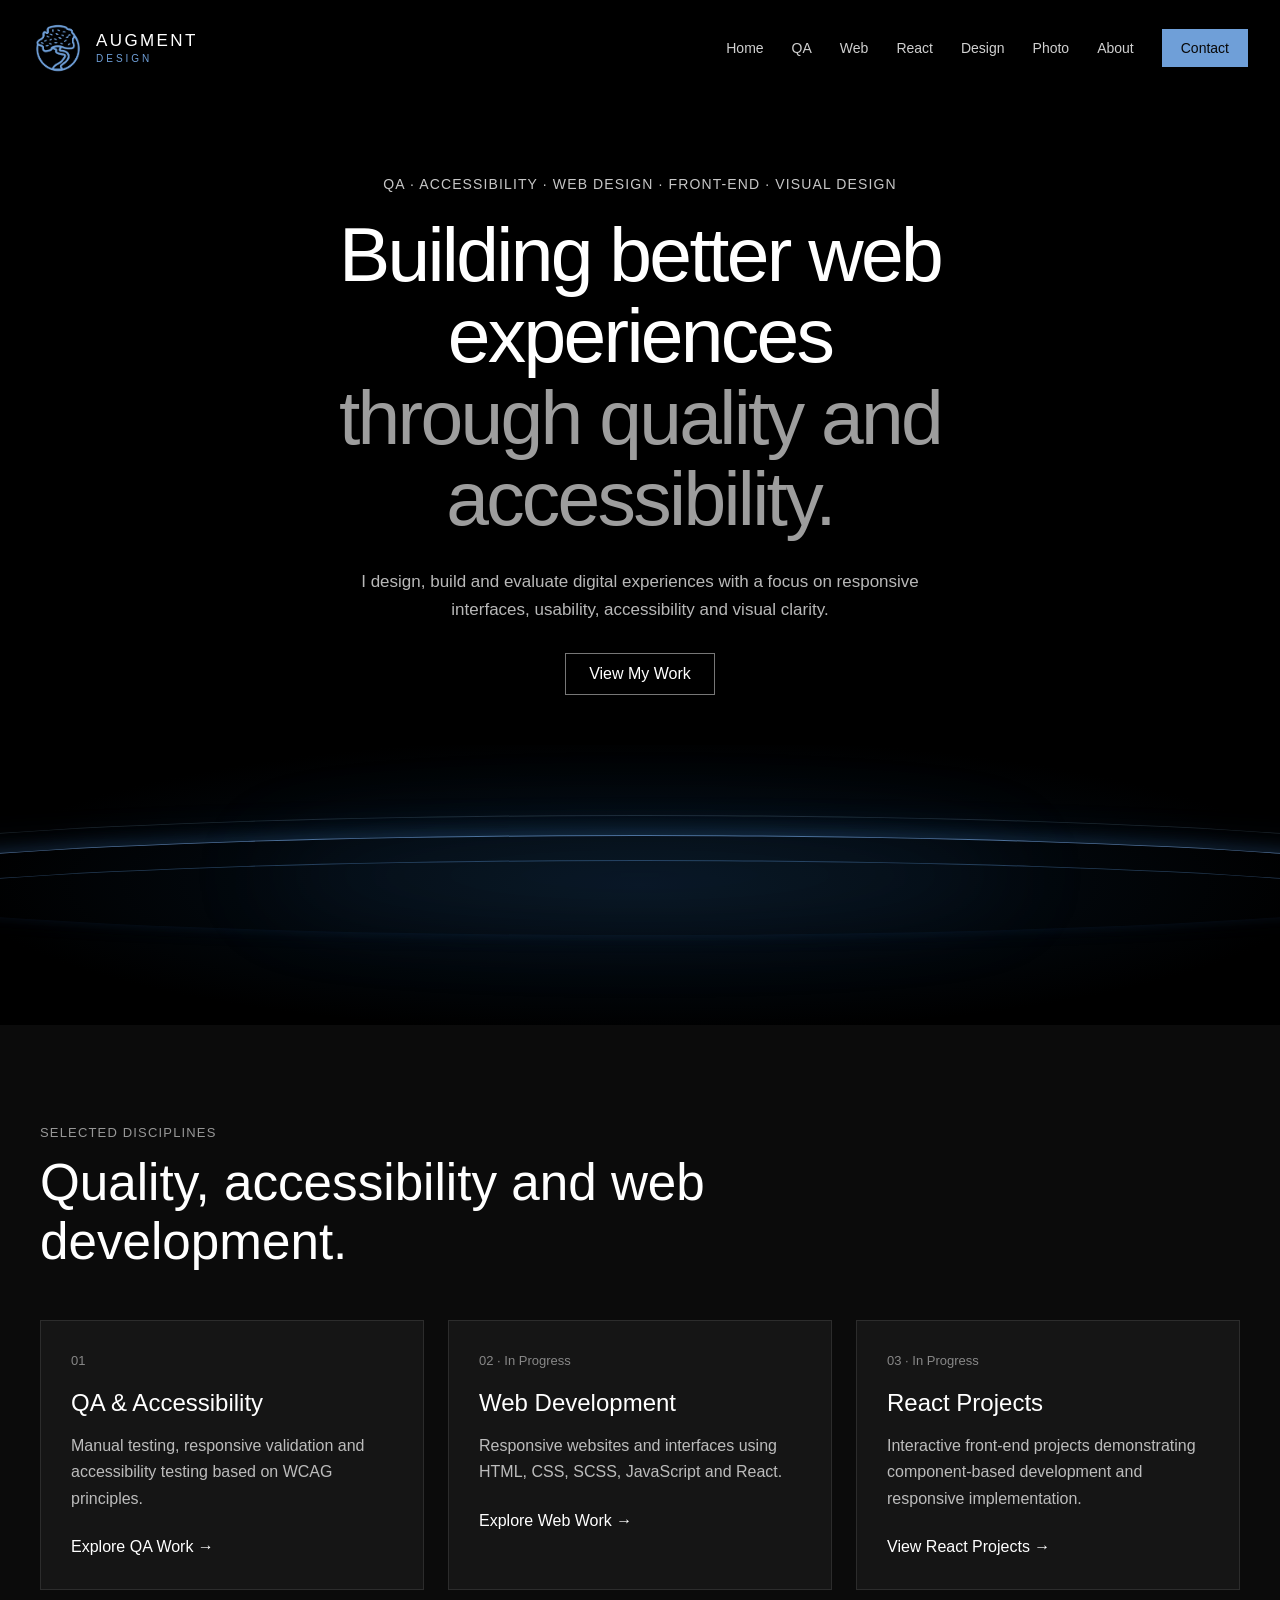
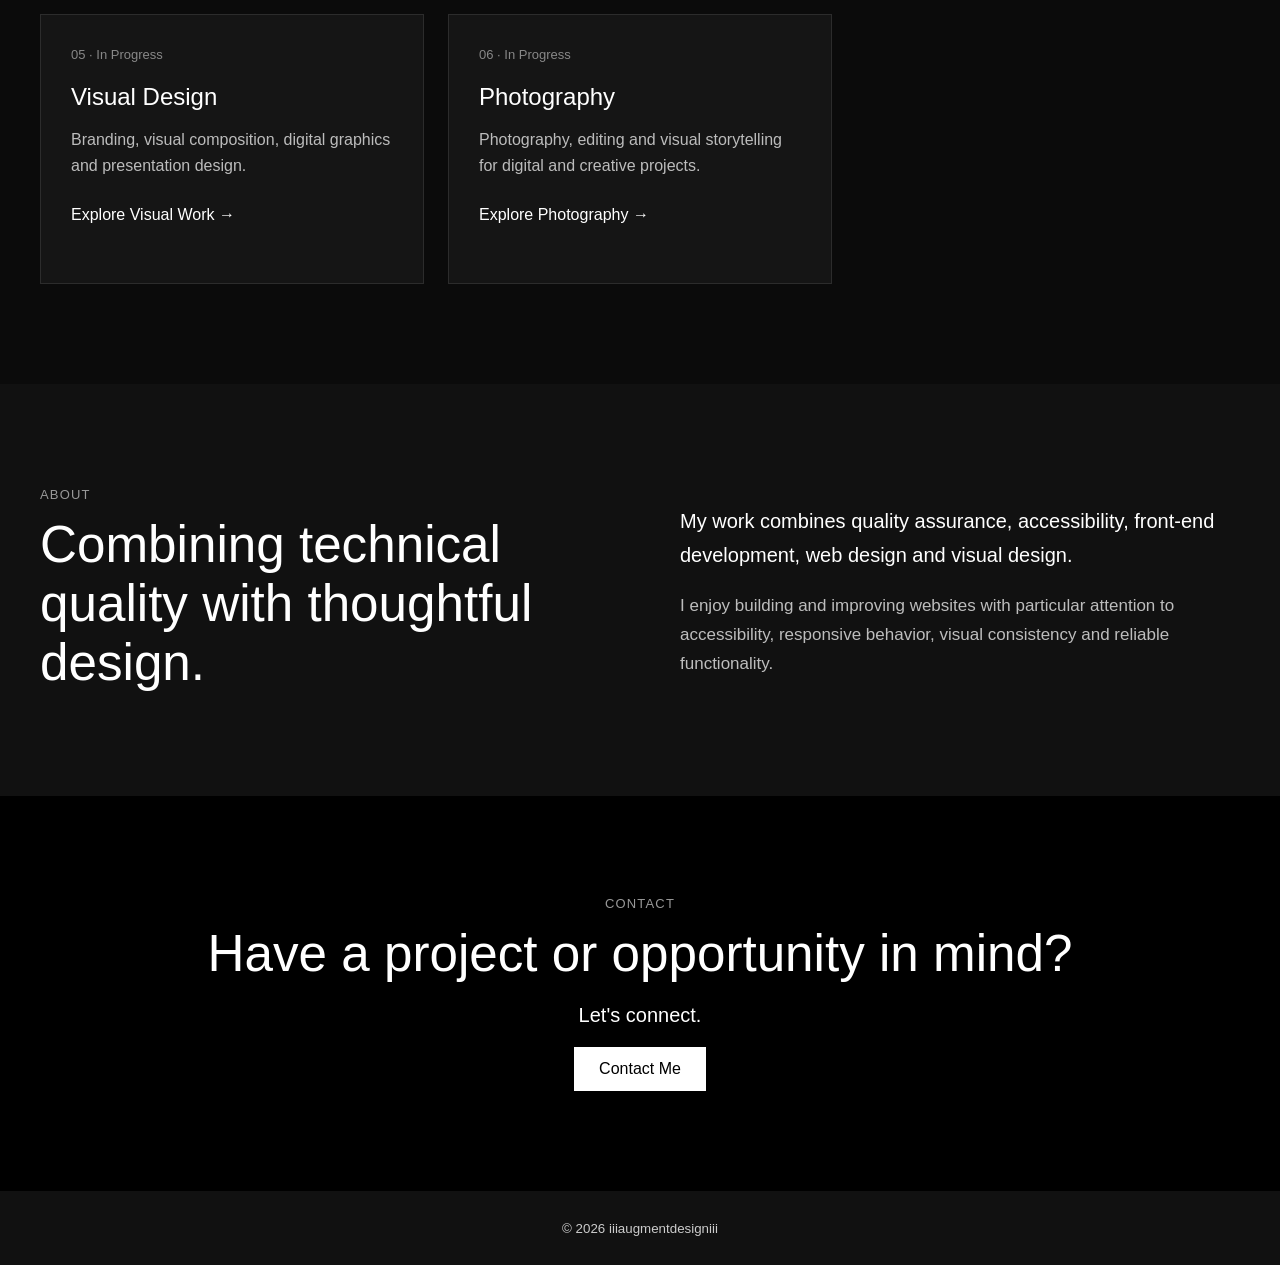
==== index.html @ a6eb0ad5 "add web page" ====
<!doctype html>

<html lang="en">

<head>
  <meta charset="utf-8">

  <meta
    name="viewport"
    content="width=device-width, initial-scale=1"
  >

  <title>
    iiiaugmentdesigniii | Web Design, QA & Digital Design
  </title>

  <meta
    name="description"
    content="Portfolio featuring web design, front-end development, QA, accessibility, UX/UI, photography and visual design."
  >

  <link rel="stylesheet" href="/css/style.css?v=2">
  <link rel="stylesheet" href="/css/home.css?v=2">
</head>

<body class="home-page">
<header class="hero">

  <div id="site-header"></div>

  <div class="hero-inner">
    <p class="hero-intro">
      QA · ACCESSIBILITY · WEB DESIGN · FRONT-END · VISUAL DESIGN
    </p>

    <h1 class="hero-title">
      Building better web experiences
      <span>through quality and accessibility.</span>
    </h1>

    <p class="hero-copy">
      I design, build and evaluate digital experiences with a focus on
      responsive interfaces, usability, accessibility and visual clarity.
    </p>

    <a href="#projects" class="hero-button">
      View My Work
    </a>
  </div>

<div class="hero-visual" aria-hidden="true">
  <div class="wave wave-one"></div>
  <div class="wave wave-two"></div>
  <div class="wave wave-three"></div>
  <div class="wave-glow"></div>
</div>

</header>

  <main>

    <section id="projects" class="work-section">

      <div class="content-container">

        <div class="section-heading">

          <p class="section-label">
            Selected disciplines
          </p>

          <h2>
            Quality, accessibility and web development.
          </h2>

        </div>


        <div class="work-grid">

          <article id="qa" class="work-card">

            <span class="work-number">01</span>

            <h3>QA & Accessibility</h3>

            <p>
              Manual testing, responsive validation and accessibility testing
              based on WCAG principles.
            </p>

            <a href="/qa/">
              Explore QA Work →
            </a>

          </article>


          <article id="web" class="work-card">

            <span class="work-number">
              02 · In Progress
            </span>

            <h3>Web Development</h3>

            <p>
              Responsive websites and interfaces using HTML, CSS, SCSS,
              JavaScript and React.
            </p>

            <a href="/web/">
              Explore Web Work →
            </a>

          </article>


          <article id="react" class="work-card featured-card">

            <span class="work-number">
              03 · In Progress
            </span>

            <h3>React Projects</h3>

            <p>
              Interactive front-end projects demonstrating component-based
              development and responsive implementation.
            </p>

            <a href="/react/">
              View React Projects →
            </a>

          </article>


          <article id="design" class="work-card">

            <span class="work-number">
              05 · In Progress
            </span>

            <h3>Visual Design</h3>

            <p>
              Branding, visual composition, digital graphics and presentation
              design.
            </p>

            <a href="#design">
              Explore Visual Work →
            </a>

          </article>


          <article class="work-card">

            <span class="work-number">
              06 · In Progress
            </span>

            <h3>Photography</h3>

            <p>
              Photography, editing and visual storytelling for digital and
              creative projects.
            </p>

            <a href="/photo/">
              Explore Photography →
            </a>

          </article>

        </div>

      </div>

    </section>


    <section id="about" class="about-section">

      <div class="content-container about-grid">

        <div>

          <p class="section-label">
            About
          </p>

          <h2>
            Combining technical quality with thoughtful design.
          </h2>

        </div>


        <div class="about-copy">

          <p class="lead">
            My work combines quality assurance, accessibility,
            front-end development, web design and visual design.
          </p>

          <p>
            I enjoy building and improving websites with particular
            attention to accessibility, responsive behavior,
            visual consistency and reliable functionality.
          </p>

        </div>

      </div>

    </section>


    <section id="contact" class="contact-section">

      <div class="content-container contact-content">

        <p class="section-label">
          Contact
        </p>

        <h2>
          Have a project or opportunity in mind?
        </h2>

        <p class="lead">
          Let's connect.
        </p>

        <a
          href="mailto:contact@iiiaugmentdesigniii.com"
          class="contact-button"
        >
          Contact Me
        </a>

      </div>

    </section>

  </main>


  <footer class="site-footer">

    <div class="footer-container">

      <small>
        © 2026 iiiaugmentdesigniii
      </small>

    </div>

  </footer>


  <script src="/js/components.js?v=11"></script>

</body>

</html>
---- css/style.css ----
/* =========================
   GLOBAL
   ========================= */

html {
  scroll-behavior: smooth;
}

html,
body {
  margin: 0;
  padding: 0;
  width: 100%;
  min-height: 100%;
}

body {
  min-height: 100vh;
  font-family: Arial, Helvetica, sans-serif;
  background: #000000;
  color: #e6e6e6;
}

*,
*::before,
*::after {
  box-sizing: border-box;
}

img {
  display: block;
  max-width: 100%;
  height: auto;
}

a {
  color: inherit;
}

button,
input {
  font: inherit;
}


/* =========================
   SHARED NAVIGATION
   ========================= */

.site-header {
  width: 100%;
  background: #111111;
}

.site-nav {
  position: relative;
  z-index: 100;
  width: 100%;
  background: #111111;
}

.nav-container {
  width: min(1400px, calc(100% - 64px));
  margin: 0 auto;
  padding: 22px 0;
  display: flex;
  align-items: center;
  justify-content: space-between;
}

.site-brand {
  display: flex;
  align-items: center;
  gap: 12px;
  text-decoration: none;
}

.brand-logo {
  width: 52px;
  height: 52px;
  object-fit: contain;
  display: block;
  flex-shrink: 0;
}

.brand-name {
  display: flex;
  flex-direction: column;
  align-items: flex-start;
  line-height: 1;
}

.brand-main {
  color: #ffffff;
  font-size: 17px;
  font-weight: 400;
  letter-spacing: 0.14em;
}

.brand-sub {
  margin-top: 5px;
  color: #6f9fd8;
  font-size: 10px;
  font-weight: 400;
  letter-spacing: 0.30em;
}

.nav-menu {
  display: flex;
  align-items: center;
  gap: 28px;
}

.nav-link {
  color: #d0d0d0;
  font-size: 14px;
  text-decoration: none;
  transition: color 0.2s ease;
}

.nav-link:hover,
.nav-link:focus {
  color: #ffffff;
}

.nav-contact {
  padding: 10px 18px;
  background: #6f9fd8;
  border: 1px solid #6f9fd8;
  color: #080808;
  font-size: 14px;
  font-weight: 500;
  text-decoration: none;
  text-align: center;
}

.nav-contact:hover,
.nav-contact:focus {
  background: #8ab2e0;
  border-color: #8ab2e0;
  color: #000000;
}


/* =========================
   HAMBURGER
   ========================= */

.nav-toggle {
  display: none;
  width: 44px;
  height: 44px;
  padding: 10px;
  background: transparent;
  border: 1px solid #555555;
  cursor: pointer;
}

.nav-toggle span {
  display: block;
  width: 100%;
  height: 2px;
  margin: 5px 0;
  background: #ffffff;
}


/* =========================
   SHARED FOOTER
   ========================= */

.site-footer {
  width: 100%;
  padding: 28px 20px;
  background: #111111;
  color: #cccccc;
}

.footer-container {
  width: min(1200px, 100%);
  margin: 0 auto;
  text-align: center;
}


/* =========================
   ACCESSIBILITY
   ========================= */

a:focus-visible,
button:focus-visible,
input:focus-visible {
  outline: 3px solid #ffffff;
  outline-offset: 3px;
}


/* =========================
   MOBILE NAVIGATION
   ========================= */

@media (max-width: 760px) {

  .nav-container {
    width: calc(100% - 32px);
    flex-wrap: wrap;
    position: relative;
  }

  .nav-toggle {
    display: block;
  }

  .nav-menu {
    display: none;
    position: absolute;
    top: calc(100% + 10px);
    right: 0;
    width: 190px;
    padding: 12px;
    flex-direction: column;
    align-items: stretch;
    gap: 2px;
    background: #0d0d0d;
    border: 1px solid #292929;
    z-index: 200;
  }

  .nav-menu.is-open {
    display: flex;
  }

  .nav-link {
    position: relative;
    display: block;
    padding: 10px 12px;
    text-align: right;
    font-size: 16px;
  }

  .nav-link:hover,
  .nav-link:focus {
    background: #151515;
  }

  .nav-contact {
    padding: 10px 18px;
    background: #6f9fd8;
    border: 1px solid #6f9fd8;
    color: #080808;
  }

  .nav-link.active {
    color: #ffffff;
  }

  .nav-link.active::after {
    content: "";
    position: absolute;
    right: 12px;
    bottom: 5px;
    width: 28px;
    height: 2px;
    background: #6f9fd8;
  }
}


/* =========================
   WORD GAME
   ========================= */

.word-game-page {
  background: #000000;
  color: #e6e6e6;
}

.word-game-page main {
  width: 100%;
  min-height: calc(100vh - 180px);
  display: flex;
  justify-content: center;
  align-items: center;
  padding: 60px 20px;
}

.word-game-page .game {
  width: fit-content;
  max-width: calc(100vw - 40px);
}

.word-game-page .top-bar {
  display: flex;
  gap: 10px;
  margin-bottom: 35px;
  font-size: 22px;
}

.word-game-page .word-card {
  background: #000000;
  color: #e6e6e6;
}

.word-game-page #definition {
  max-width: 700px;
  margin-bottom: 45px;
  font-size: 30px;
  line-height: 1.4;
}

.word-game-page #result {
  min-height: 30px;
  margin-bottom: 10px;
  font-size: 22px;
}

.word-game-page .answer-row {
  display: flex;
  align-items: stretch;
  gap: 10px;
}

.word-game-page .game input {
  width: 380px;
  padding: 14px 18px;
  background: #ffffff;
  color: #222222;
  border: 2px solid #767676;
  border-radius: 0;
  font-size: 24px;
}

.word-game-page .game input::placeholder {
  color: #666666;
}

.word-game-page #hintButton,
.word-game-page #showButton {
  padding: 12px 18px;
  background: #333333;
  color: #d6d6d6;
  border: 1px solid #555555;
  font-size: 18px;
  cursor: pointer;
}

.word-game-page #hintText {
  min-height: 30px;
  margin-top: 15px;
  margin-bottom: 10px;
  font-size: 20px;
}

.word-game-page .buttons {
  display: flex;
  align-items: stretch;
  gap: 30px;
  margin-top: 12px;
}

.word-game-page #guessButton,
.word-game-page #nextButton {
  padding: 14px 28px;
  font-size: 24px;
  cursor: pointer;
}

.word-game-page #addWordButton {
  padding: 10px 18px;
  cursor: pointer;
}

.word-game-page .add-word-form {
  display: none;
  margin-top: 30px;
  padding-top: 20px;
  border-top: 1px solid #333333;
}

.word-game-page .add-word-form h2 {
  margin-bottom: 15px;
  font-size: 22px;
  font-weight: normal;
}

.word-game-page .add-word-form input {
  display: block;
  width: 100%;
  max-width: 500px;
  margin-bottom: 10px;
}


/* =========================
   WORD GAME MOBILE
   ========================= */

@media (max-width: 700px) {

  .word-game-page main {
    align-items: flex-start;
    padding-top: 40px;
  }

  .word-game-page .game {
    width: 100%;
  }

  .word-game-page .answer-row {
    flex-wrap: wrap;
  }

  .word-game-page .game input {
    width: 100%;
  }

  .word-game-page .buttons {
    gap: 10px;
    flex-wrap: wrap;
  }
}
---- css/home.css ----
/* =========================
   HOME PAGE
   ========================= */

.home-page {
  background: #000000;
  color: #ffffff;
}


/* =========================
   HOME NAVIGATION
   ========================= */

.home-page .site-nav {
  background: #000000;
}


/* =========================
   HERO
   ========================= */
/* TRY1 */
.home-page .hero {
  position: relative;
  overflow: hidden;
  background: #000000;
  color: #ffffff;
}
/*keep*/
.home-page .hero-inner {
  position: relative;
  z-index: 2;
  width: calc(100% - 64px);
  max-width: 1000px;
  margin: 0 auto;
  padding: 80px 0 50px;
  text-align: center;
}

/* =========================
   HERO VISUAL
   ========================= */

.home-page .hero-visual {
  position: relative;
  width: 100%;
  height: 280px;
  overflow: hidden;
  background:
    radial-gradient(
      ellipse at center,
      #07111c 0%,
      #02070c 45%,
      #000000 75%
    );
}

/* Shared wave */
.home-page .wave {
  position: absolute;
  left: -15%;
  width: 130%;
  height: 100px;

  border-radius: 50%;

  border-top: 1px solid rgba(111, 159, 216, 0.7);

  filter: blur(0.3px);

  transform-origin: center;

  pointer-events: none;
}

/* Main wave */
.home-page .wave-one {
  top: 90px;

  box-shadow:
    0 -4px 15px rgba(70, 135, 210, 0.18),
    0 -10px 35px rgba(70, 135, 210, 0.08);

  animation: wave-one 8s ease-in-out infinite alternate;
}

/* Secondary wave */
.home-page .wave-two {
  top: 115px;

  border-top-color: rgba(90, 145, 205, 0.4);

  animation: wave-two 11s ease-in-out infinite alternate;
}

/* Very subtle background wave */
.home-page .wave-three {
  top: 70px;

  border-top-color: rgba(150, 190, 225, 0.18);

  animation: wave-three 14s ease-in-out infinite alternate;
}

/* Soft blue atmospheric glow */
.home-page .wave-glow {
  position: absolute;

  left: 20%;
  top: 95px;

  width: 60%;
  height: 70px;

  background: rgba(55, 120, 190, 0.12);

  filter: blur(45px);

  border-radius: 50%;

  animation: glow-drift 9s ease-in-out infinite alternate;
}


/* =========================
   WAVE ANIMATION
   ========================= */

@keyframes wave-one {

  from {
    transform:
      translateX(-3%)
      rotate(-2deg)
      scaleY(0.7);
  }

  to {
    transform:
      translateX(3%)
      rotate(2deg)
      scaleY(1.15);
  }

}

@keyframes wave-two {

  from {
    transform:
      translateX(4%)
      rotate(3deg)
      scaleY(1);
  }

  to {
    transform:
      translateX(-4%)
      rotate(-3deg)
      scaleY(0.65);
  }

}

@keyframes wave-three {

  from {
    transform:
      translateX(-2%)
      rotate(1deg)
      scaleY(1.2);
  }

  to {
    transform:
      translateX(2%)
      rotate(-2deg)
      scaleY(0.8);
  }

}

@keyframes glow-drift {

  from {
    transform: translateX(-12%);
    opacity: 0.45;
  }

  to {
    transform: translateX(12%);
    opacity: 0.9;
  }

}


/* =========================
   REDUCED MOTION
   ========================= */

@media (prefers-reduced-motion: reduce) {

  .home-page .wave,
  .home-page .wave-glow {
    animation: none;
  }

}
/*end keep*/

/* TRY1 */
/* .home-page .hero-inner {
  position: relative;
  z-index: 2;
  width: calc(100% - 64px);
  max-width: 1000px;
  margin: 0 auto;
  padding: 80px 0 0;
  text-align: center;
} */



.home-page .hero-intro {
  margin: 0 0 22px;
  color: #c7c7c7;
  font-size: 14px;
  letter-spacing: 0.08em;
  text-transform: uppercase;
}

.home-page .hero-title {
  max-width: 900px;
  margin: 0 auto;
  font-size: clamp(44px, 6vw, 78px);
  font-weight: 400;
  line-height: 1.06;
  letter-spacing: -0.035em;
}

.home-page .hero-title span {
  display: block;
  color: #9d9d9d;
}

.home-page .hero-copy {
  max-width: 640px;
  margin: 28px auto 0;
  color: #b8b8b8;
  font-size: 17px;
  line-height: 1.7;
}

.home-page .hero-button {
  display: inline-block;
  margin-top: 28px;
  padding: 11px 23px;
  border: 1px solid #777777;
  color: #ffffff;
  text-decoration: none;
  transition:
    background 0.2s ease,
    color 0.2s ease;
}

.home-page .hero-button:hover,
.home-page .hero-button:focus {
  background: #ffffff;
  color: #000000;
}

/* =========================
   HERO VIDEO
   ========================= */
/* TRY1 */
.home-page .hero-media {
  width: min(760px, 92vw);
  margin: 45px auto 60px;
  overflow: hidden;
  background: #0d0d0d;
  border: 1px solid #2f2f2f;
}

.home-page .hero-video {
  display: block;
  width: 100%;
  height: auto;
}

/* .home-page .hero-media {
  position: absolute;
  inset: 0;
  z-index: 1;
  width: 100%;
  height: 100%;
  overflow: hidden;
}

.home-page .hero-video {
  display: block;
  width: 100%;
  height: 100%;
  object-fit: cover;
} */

.home-page .hero-media::after {
  content: "";
  position: absolute;
  inset: 0;
  background: rgba(0, 0, 0, 0.58);
}

.home-page #site-header {
  position: relative;
  z-index: 4;
}

/* =========================
   CONTENT CONTAINER
   ========================= */

.home-page .content-container {
  width: calc(100% - 64px);
  max-width: 1200px;
  margin: 0 auto;
}


/* =========================
   SECTION GENERAL
   ========================= */

.home-page .work-section,
.home-page .about-section,
.home-page .contact-section {
  padding: 100px 0;
}

.home-page .section-label {
  margin: 0 0 14px;
  color: #989898;
  font-size: 13px;
  letter-spacing: 0.09em;
  text-transform: uppercase;
}

.home-page h2 {
  margin: 0;
  font-size: clamp(34px, 4vw, 52px);
  font-weight: 400;
  line-height: 1.15;
}


/* =========================
   WORK
   ========================= */

.home-page .work-section {
  background: #0b0b0b;
}

.home-page .section-heading {
  max-width: 750px;
  margin-bottom: 48px;
}

.home-page .work-grid {
  display: grid;
  grid-template-columns: repeat(3, minmax(0, 1fr));
  gap: 24px;
}

.home-page .work-card {
  min-width: 0;
  min-height: 270px;
  padding: 30px;
  box-sizing: border-box;
  background: #151515;
  border: 1px solid #2c2c2c;
}

.home-page .work-number {
  color: #888888;
  font-size: 13px;
}

.home-page .work-card h3 {
  margin: 20px 0 14px;
  font-size: 24px;
  font-weight: 500;
}

.home-page .work-card p {
  margin-bottom: 26px;
  color: #bcbcbc;
  line-height: 1.65;
}

.home-page .work-card a {
  color: #ffffff;
  text-decoration: none;
}

.home-page .work-card a:hover,
.home-page .work-card a:focus {
  text-decoration: underline;
}


/* =========================
   ABOUT
   ========================= */

.home-page .about-section {
  background: #111111;
}

.home-page .about-grid {
  display: grid;
  grid-template-columns:
    minmax(0, 1fr)
    minmax(0, 1fr);
  gap: 80px;
  align-items: center;
}

.home-page .about-copy {
  color: #bdbdbd;
  font-size: 17px;
  line-height: 1.7;
}

.home-page .lead {
  color: #ffffff;
  font-size: 20px;
}


/* =========================
   CONTACT
   ========================= */

.home-page .contact-section {
  background: #000000;
}

.home-page .contact-content {
  text-align: center;
}

.home-page .contact-content .lead {
  margin: 20px 0;
}

.home-page .contact-button {
  display: inline-block;
  padding: 12px 24px;
  background: #ffffff;
  color: #000000;
  border: 1px solid #ffffff;
  text-decoration: none;
}

.home-page .contact-button:hover,
.home-page .contact-button:focus {
  background: transparent;
  color: #ffffff;
}


/* =========================
   TABLET
   ========================= */

@media (max-width: 900px) {

  .home-page .hero-inner {
    width: calc(100% - 48px);
    padding: 65px 0 55px;
  }

  .home-page .content-container {
    width: calc(100% - 48px);
  }

  .home-page .work-grid {
    grid-template-columns: repeat(2, minmax(0, 1fr));
  }

  .home-page .about-grid {
    grid-template-columns: 1fr;
    gap: 40px;
  }
}


/* =========================
   MOBILE
   ========================= */

@media (max-width: 650px) {

  .home-page .hero-inner {
    width: calc(100% - 32px);
    padding: 50px 0 45px;
  }

  .home-page .hero-intro {
    margin-bottom: 18px;
    font-size: 12px;
    line-height: 1.6;
  }

  .home-page .hero-title {
    font-size: clamp(38px, 11vw, 54px);
  }

  .home-page .hero-copy {
    margin-top: 22px;
    font-size: 16px;
  }
/* TRY1 */
  .home-page .hero-media {
    width: 100%;
    margin: 35px auto 20px;
  } 

  .home-page .content-container {
    width: calc(100% - 32px);
  }

  .home-page .work-section,
  .home-page .about-section,
  .home-page .contact-section {
    padding: 65px 0;
  }

  .home-page .section-heading {
    margin-bottom: 32px;
  }

  .home-page h2 {
    font-size: 36px;
  }

  .home-page .work-grid {
    grid-template-columns: 1fr;
    gap: 20px;
  }

  .home-page .work-card {
    width: 100%;
    min-height: auto;
    padding: 26px 24px;
  }

  .home-page .work-card h3 {
    margin: 16px 0 12px;
    font-size: 24px;
  }

  .home-page .work-card p {
    margin: 0 0 22px;
    font-size: 16px;
    line-height: 1.6;
  }

  .home-page .about-grid {
    grid-template-columns: 1fr;
    gap: 32px;
  }

  .home-page .about-copy {
    font-size: 16px;
  }

  .home-page .lead {
    font-size: 18px;
  }
}
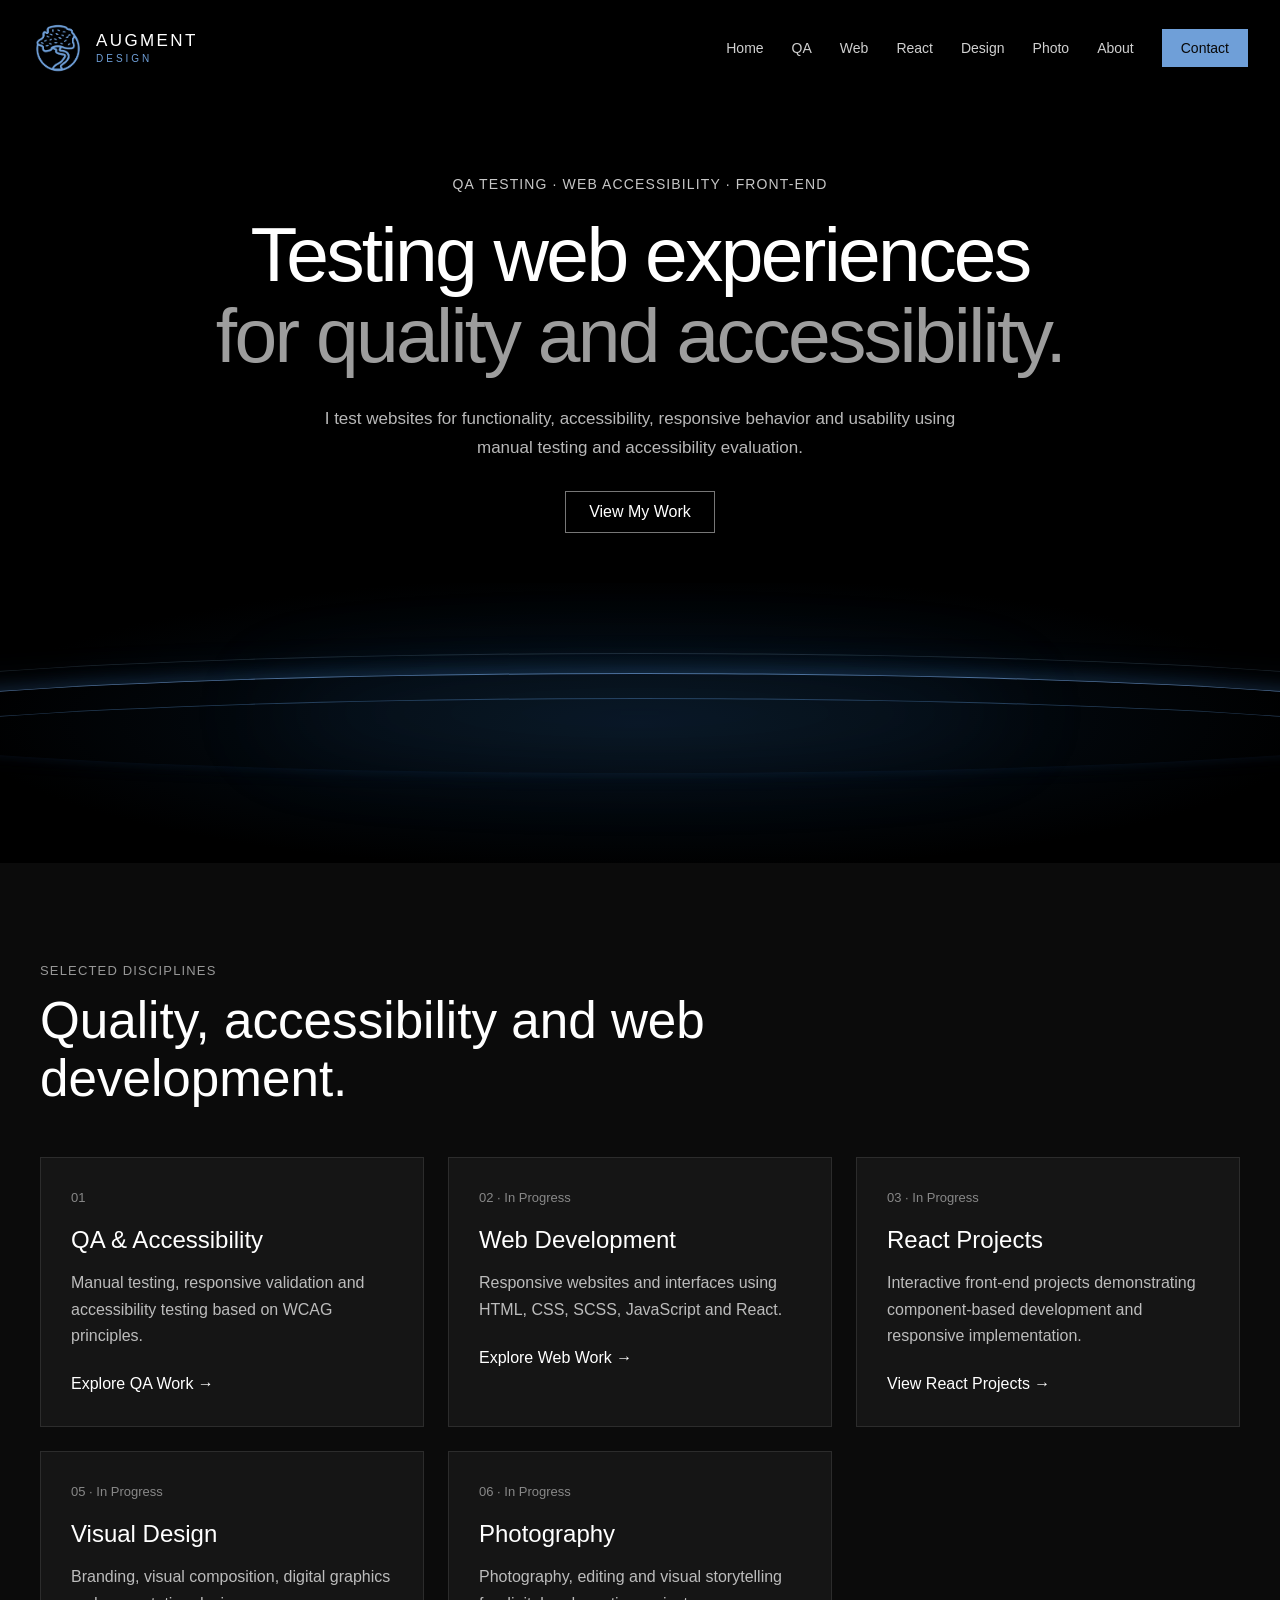
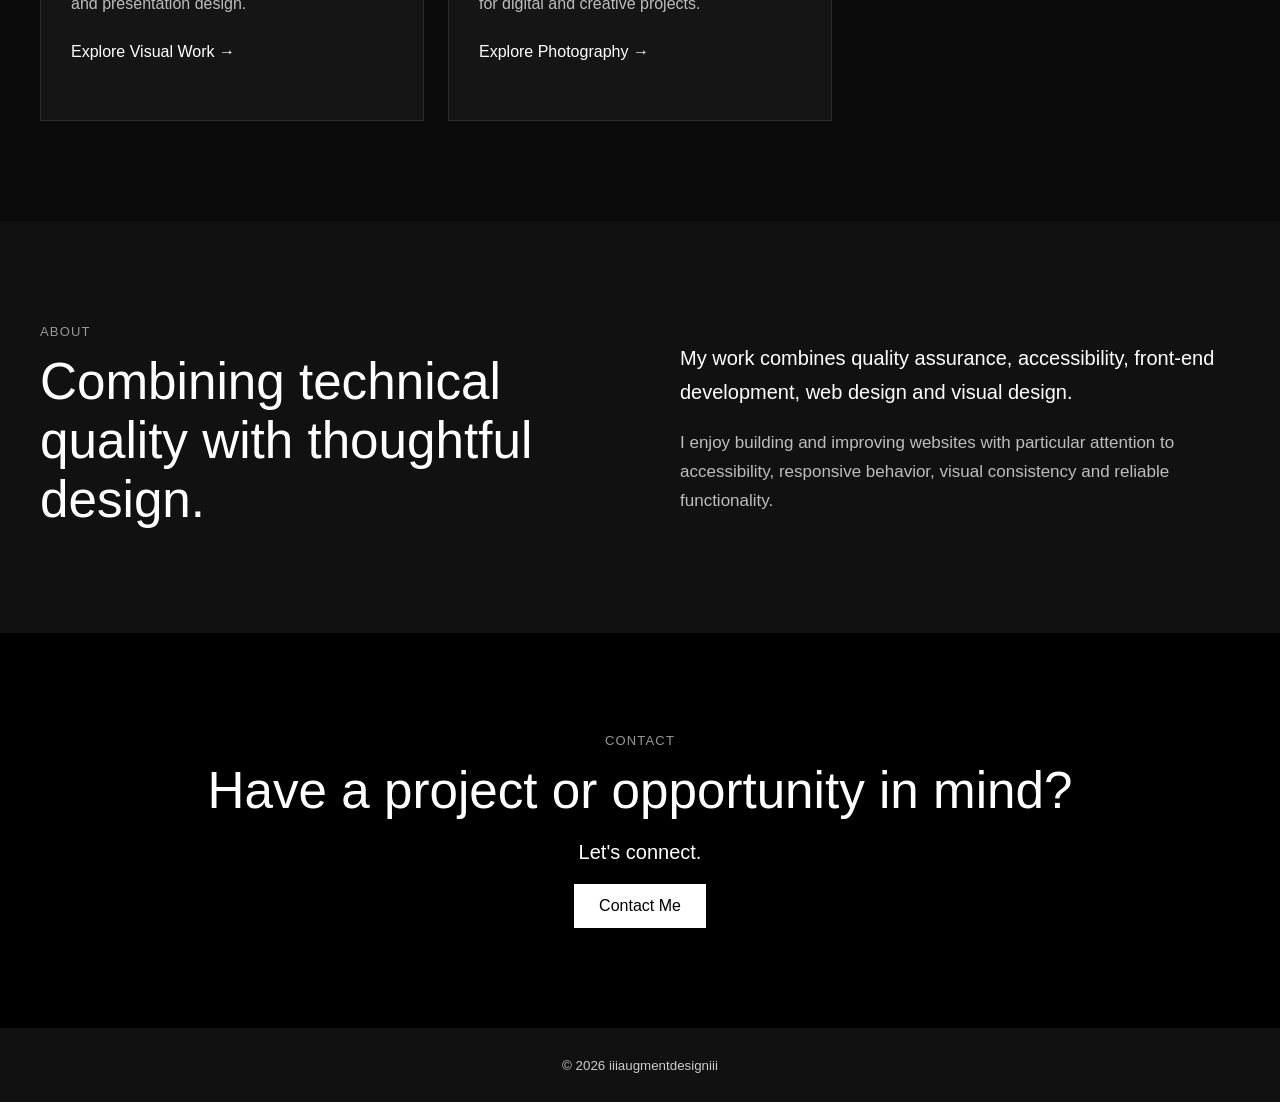
==== commit e622bc35: "Update homepage QA focus" ====
--- a/index.html
+++ b/index.html
@@ -30,18 +30,18 @@
 
   <div class="hero-inner">
     <p class="hero-intro">
-      QA · ACCESSIBILITY · WEB DESIGN · FRONT-END · VISUAL DESIGN
-    </p>
-
-    <h1 class="hero-title">
-      Building better web experiences
-      <span>through quality and accessibility.</span>
-    </h1>
-
-    <p class="hero-copy">
-      I design, build and evaluate digital experiences with a focus on
-      responsive interfaces, usability, accessibility and visual clarity.
-    </p>
+  QA TESTING · WEB ACCESSIBILITY · FRONT-END
+</p>
+
+<h1 class="hero-title">
+  Testing web experiences
+  <span>for quality and accessibility.</span>
+</h1>
+
+<p class="hero-copy">
+  I test websites for functionality, accessibility, responsive behavior
+  and usability using manual testing and accessibility evaluation.
+</p>
 
     <a href="#projects" class="hero-button">
       View My Work
@@ -149,7 +149,7 @@
               design.
             </p>
 
-            <a href="#design">
+            <a href="design">
               Explore Visual Work →
             </a>
 
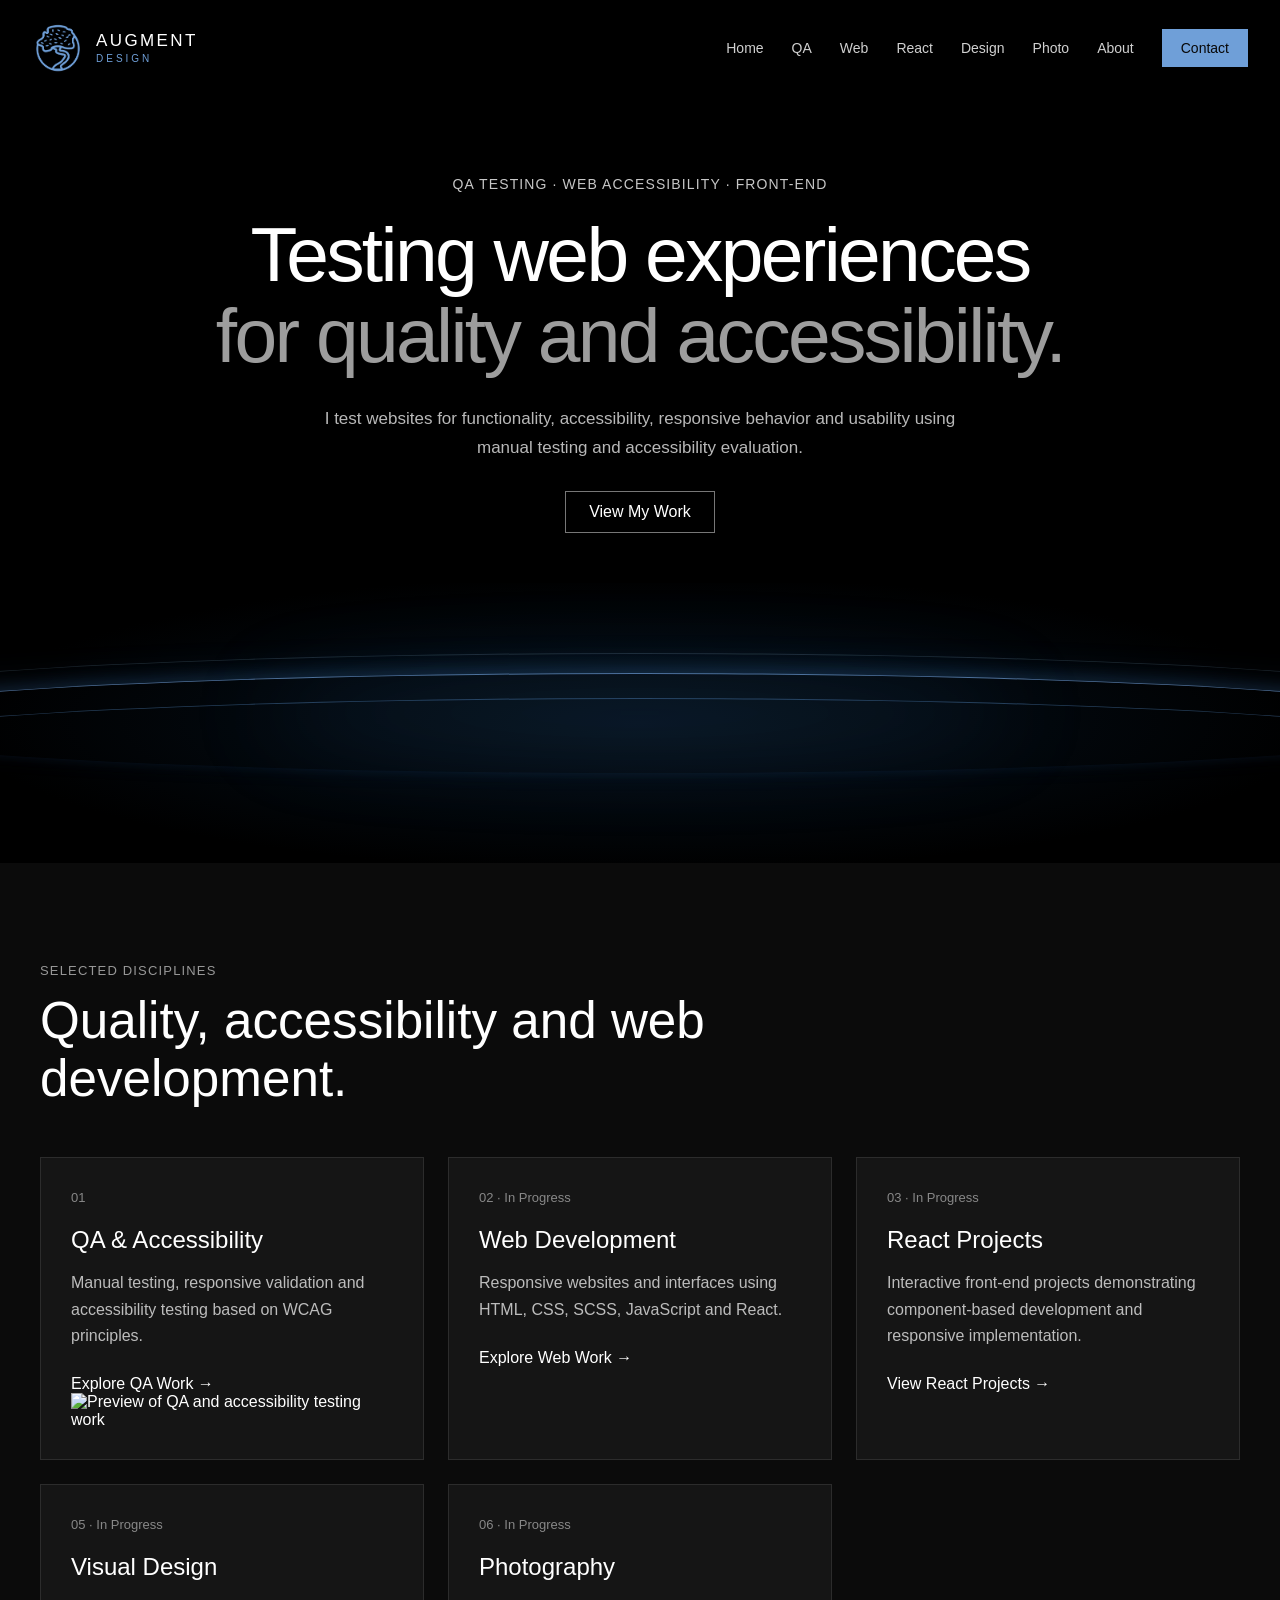
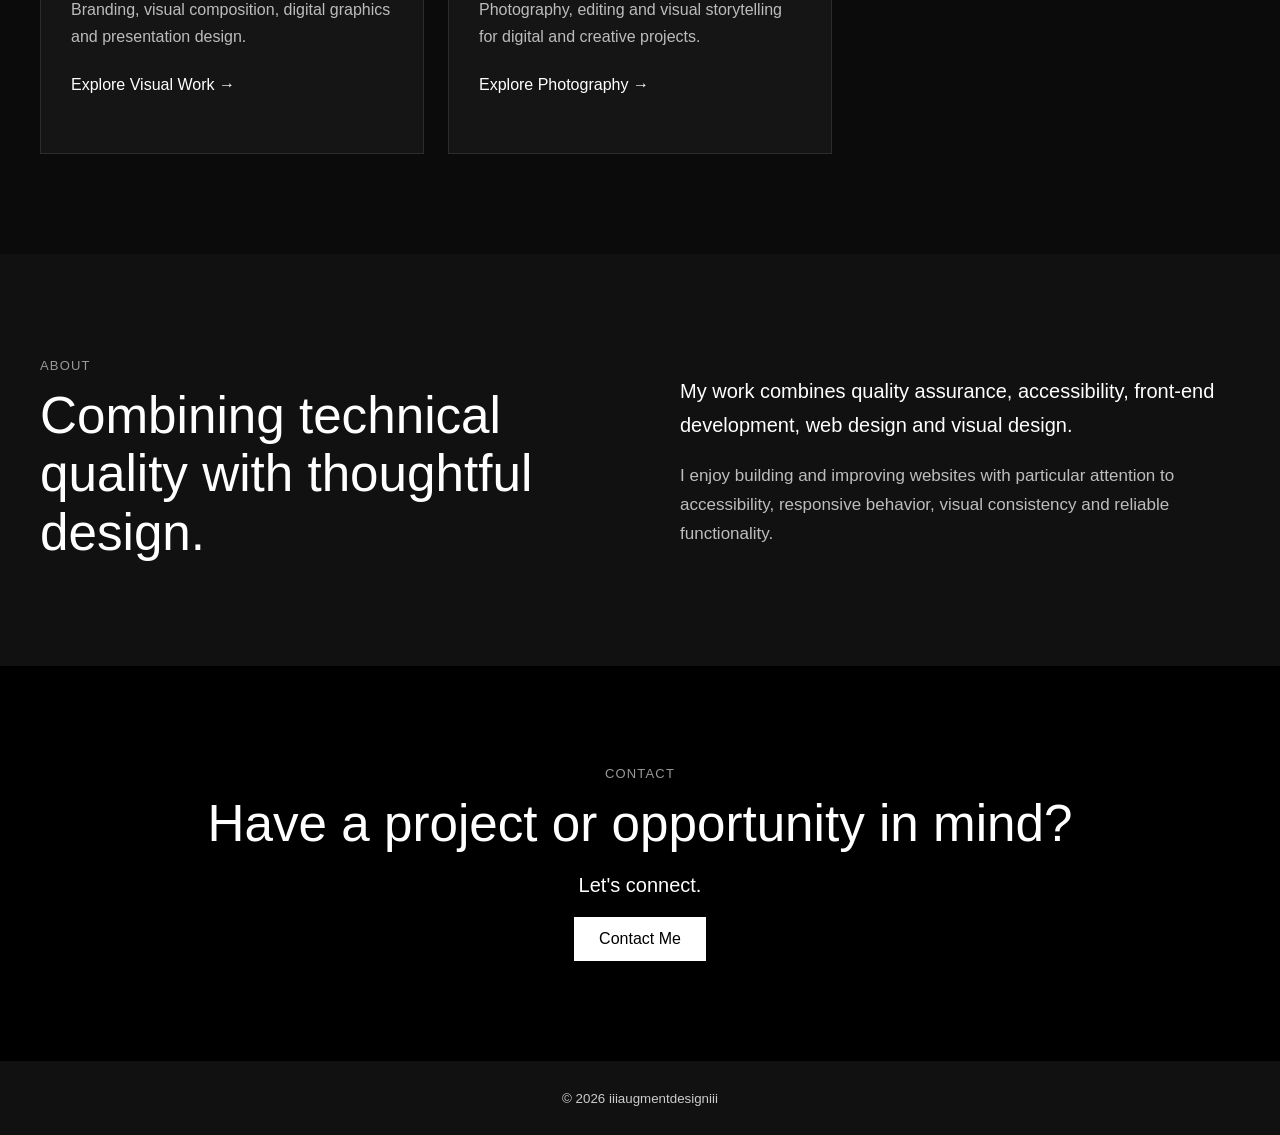
==== commit 581ad966: "test" ====
--- a/index.html
+++ b/index.html
@@ -93,6 +93,9 @@
               Explore QA Work →
             </a>
 
+            <div class="work-preview">
+            <img src="/images/qa/qa-preview.jpg" alt="Preview of QA and accessibility testing work">
+            </div>
           </article>
 
 
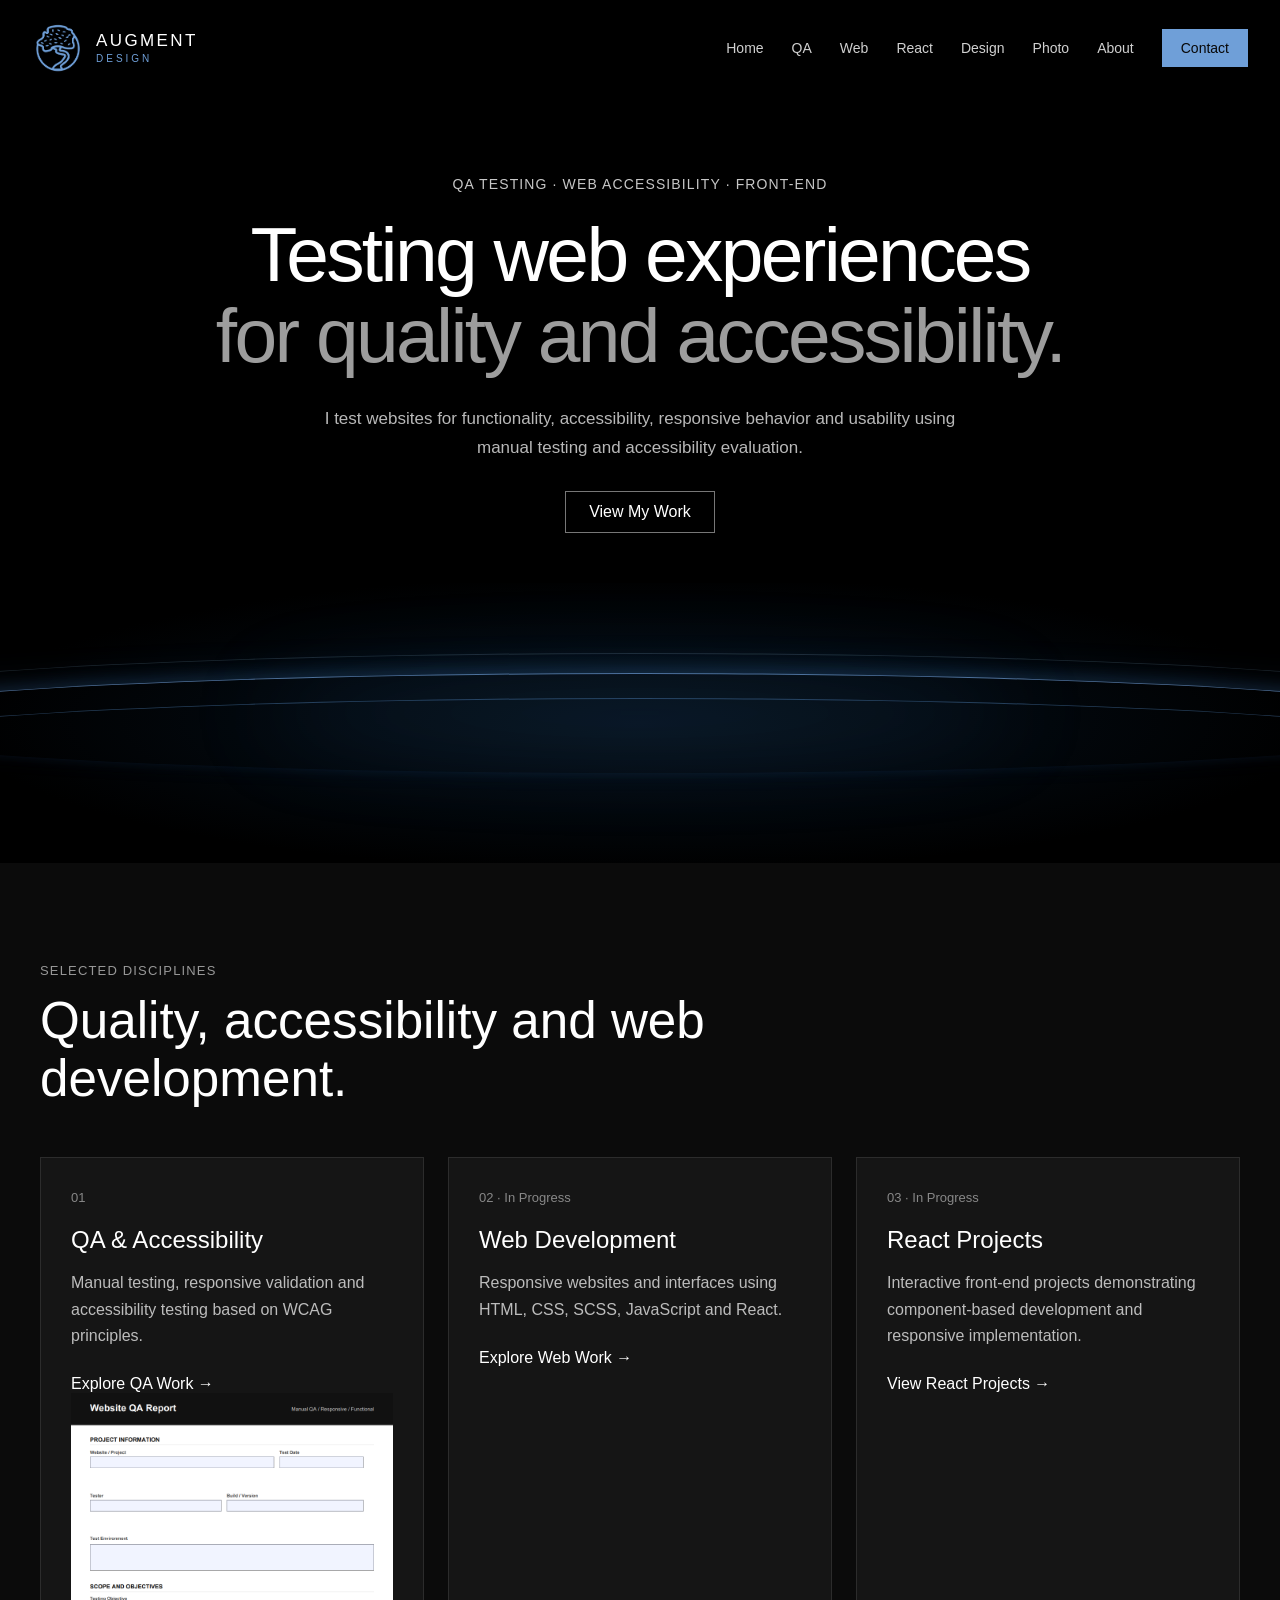
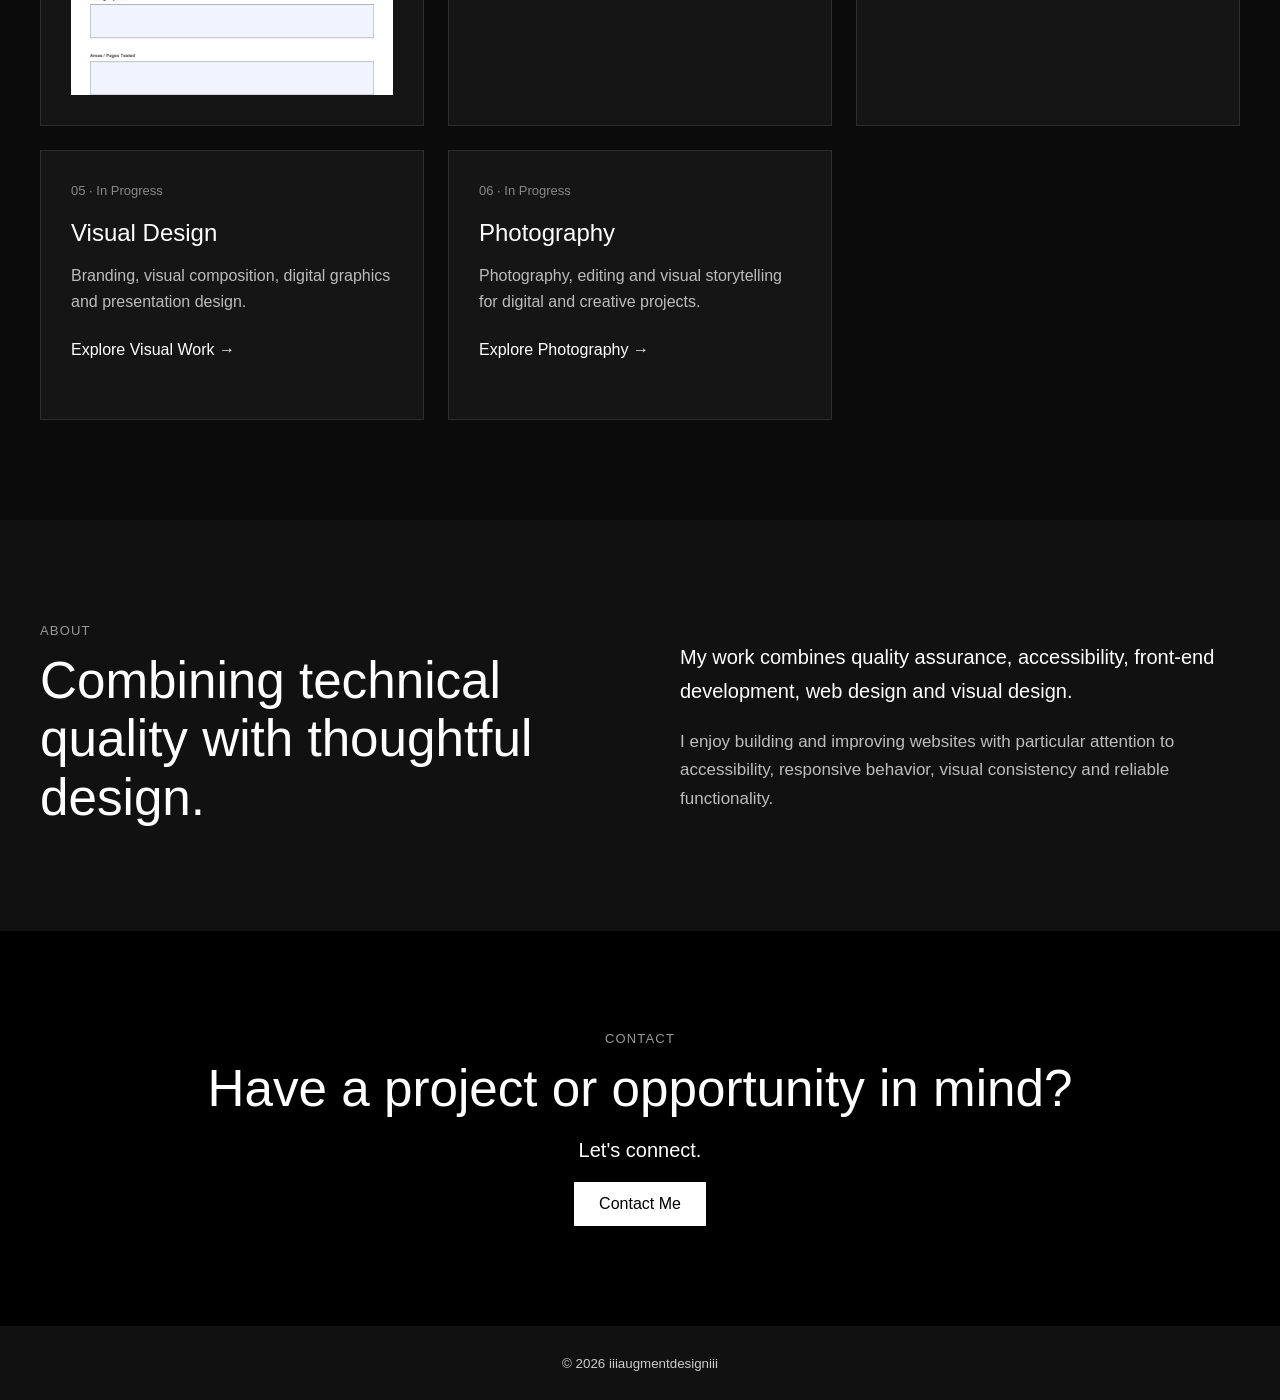
==== commit 19e9556e: "test" ====
--- a/index.html
+++ b/index.html
@@ -94,7 +94,7 @@
             </a>
 
             <div class="work-preview">
-            <img src="/images/qa/qa-preview.jpg" alt="Preview of QA and accessibility testing work">
+            <img src="/images/qa/WebsiteQAReport.png" alt="Preview of QA and accessibility testing work">
             </div>
           </article>
 
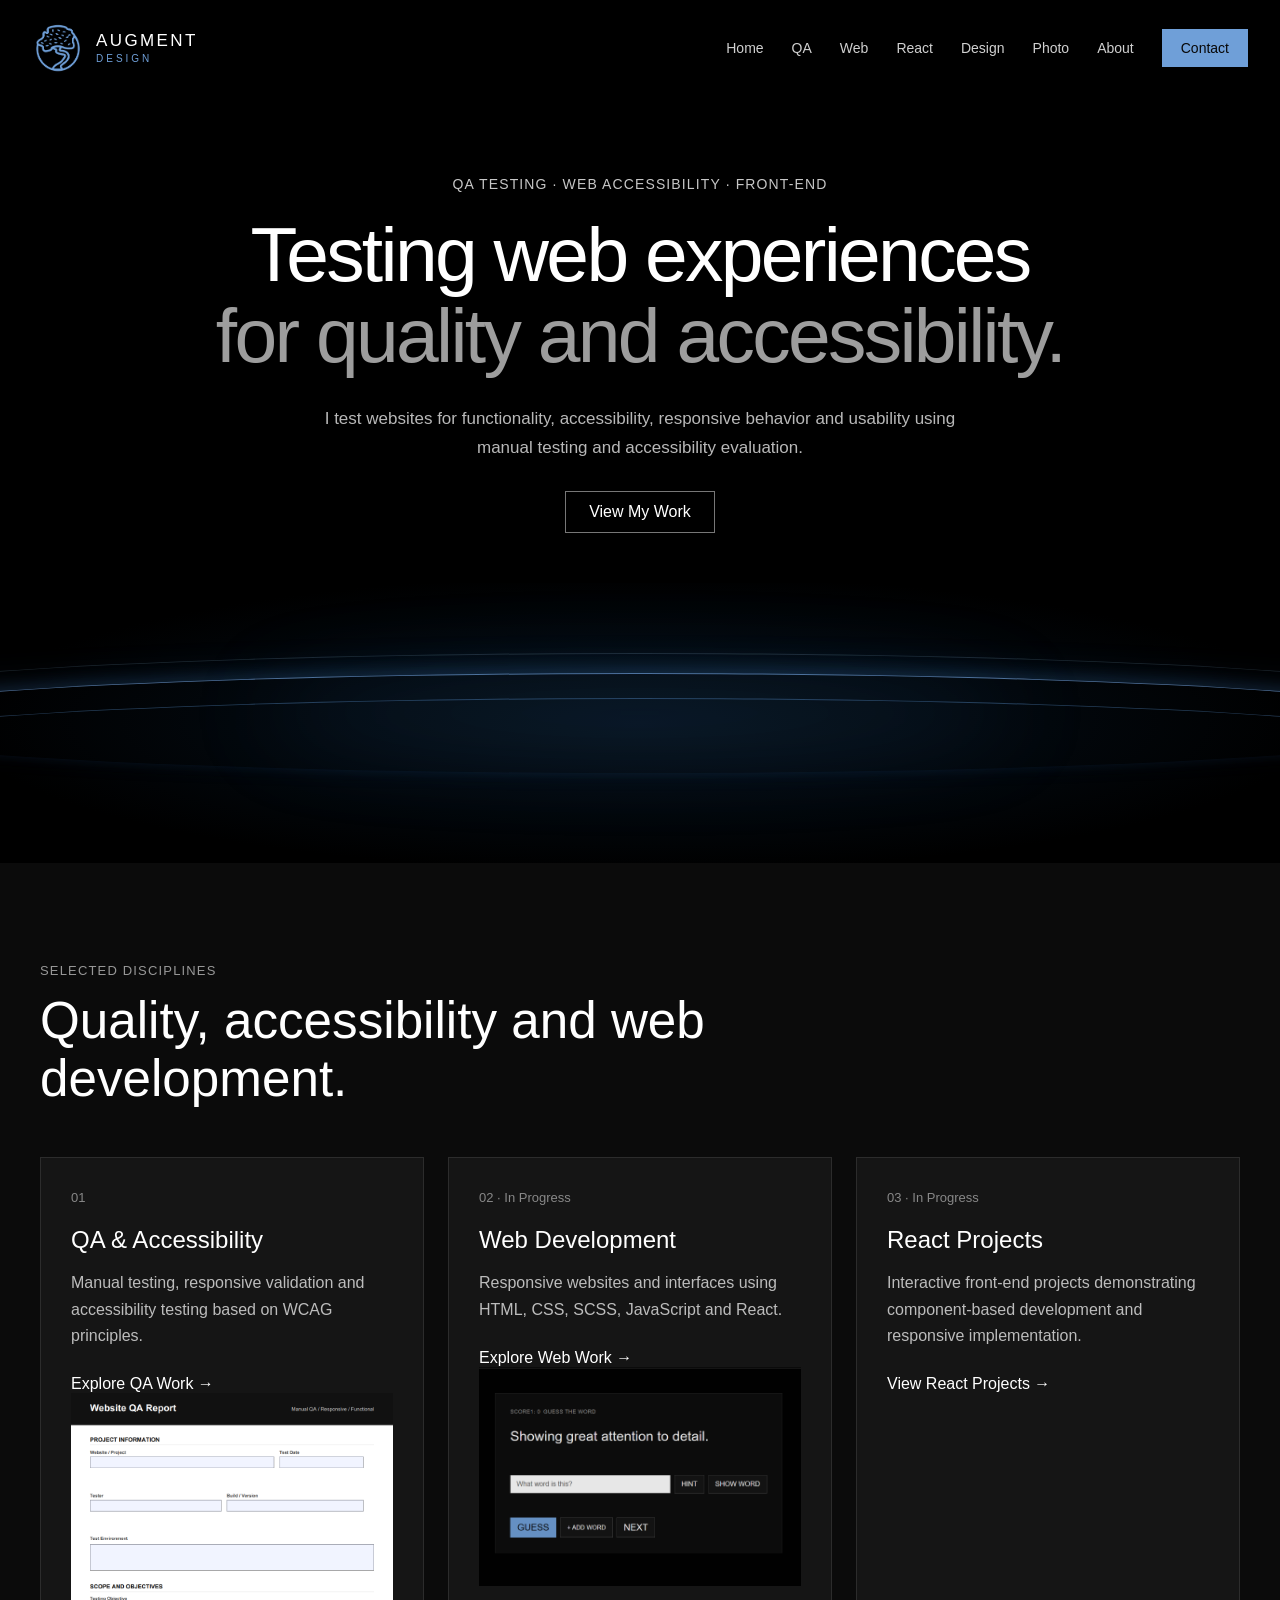
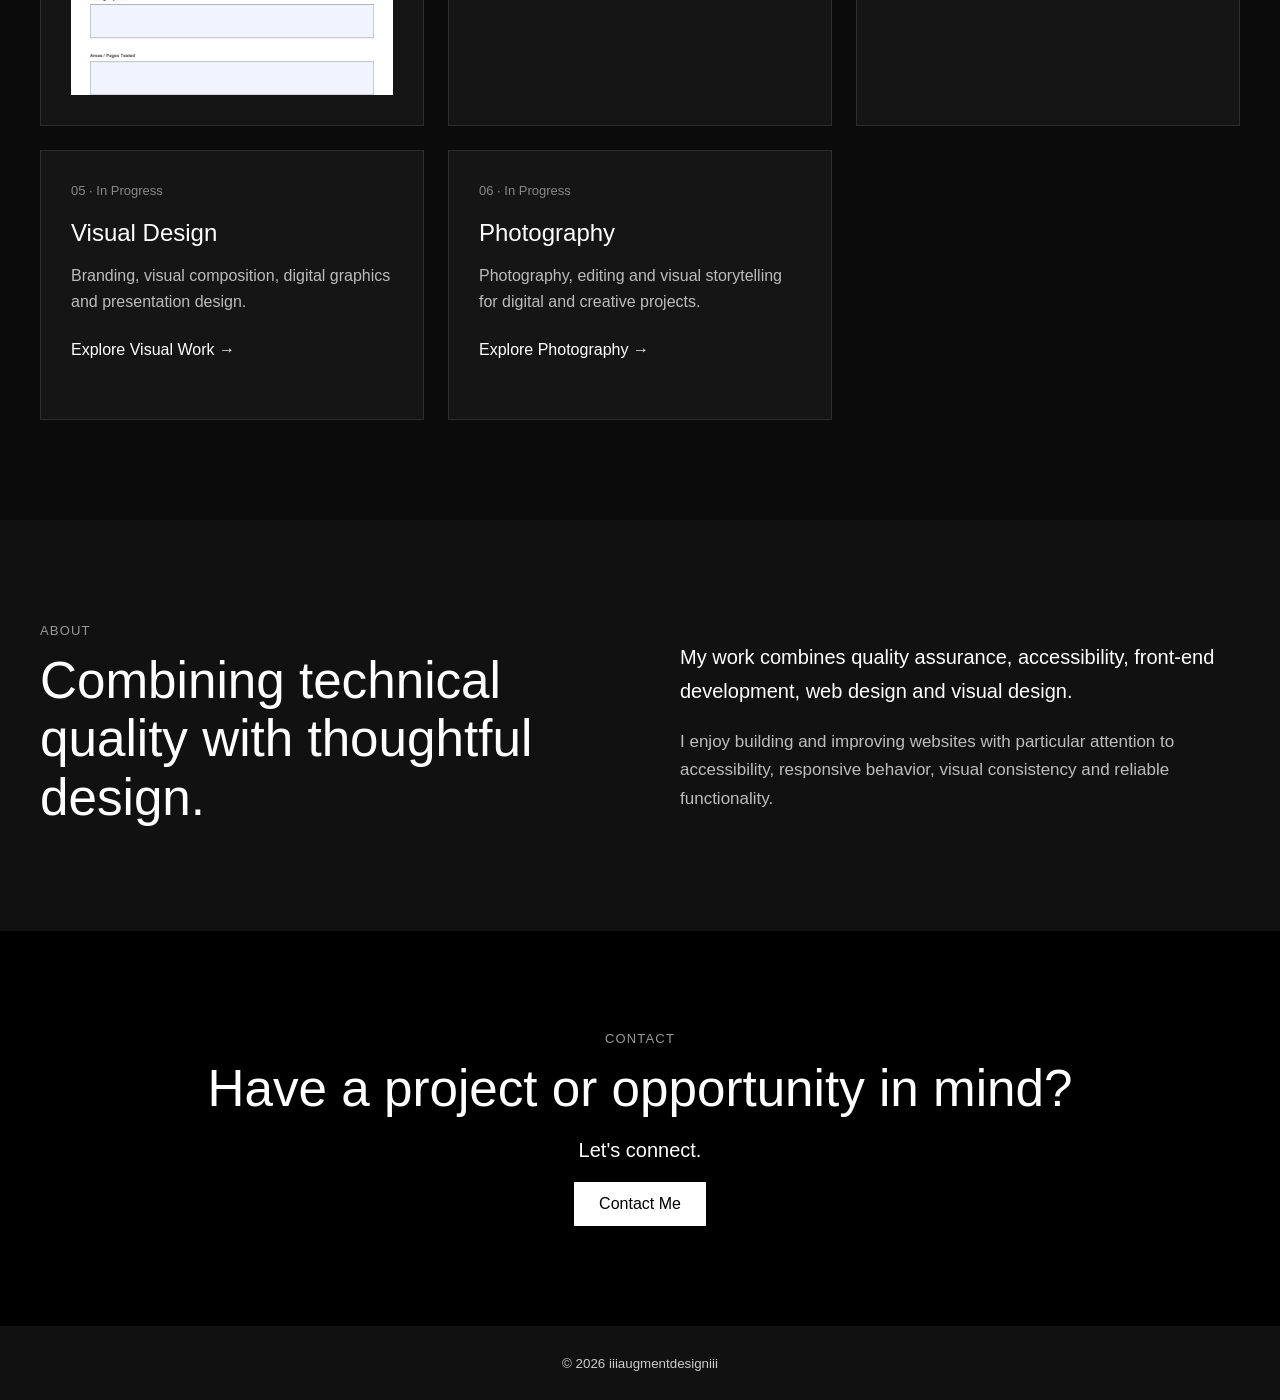
==== commit 718a2404: "test" ====
--- a/index.html
+++ b/index.html
@@ -115,6 +115,10 @@
             <a href="/web/">
               Explore Web Work →
             </a>
+            <br>
+            <div class="work-preview">
+            <img src="/images/web/word-game/WebDevelopment.png" alt="Preview of QA and accessibility testing work">
+            </div>
 
           </article>
 
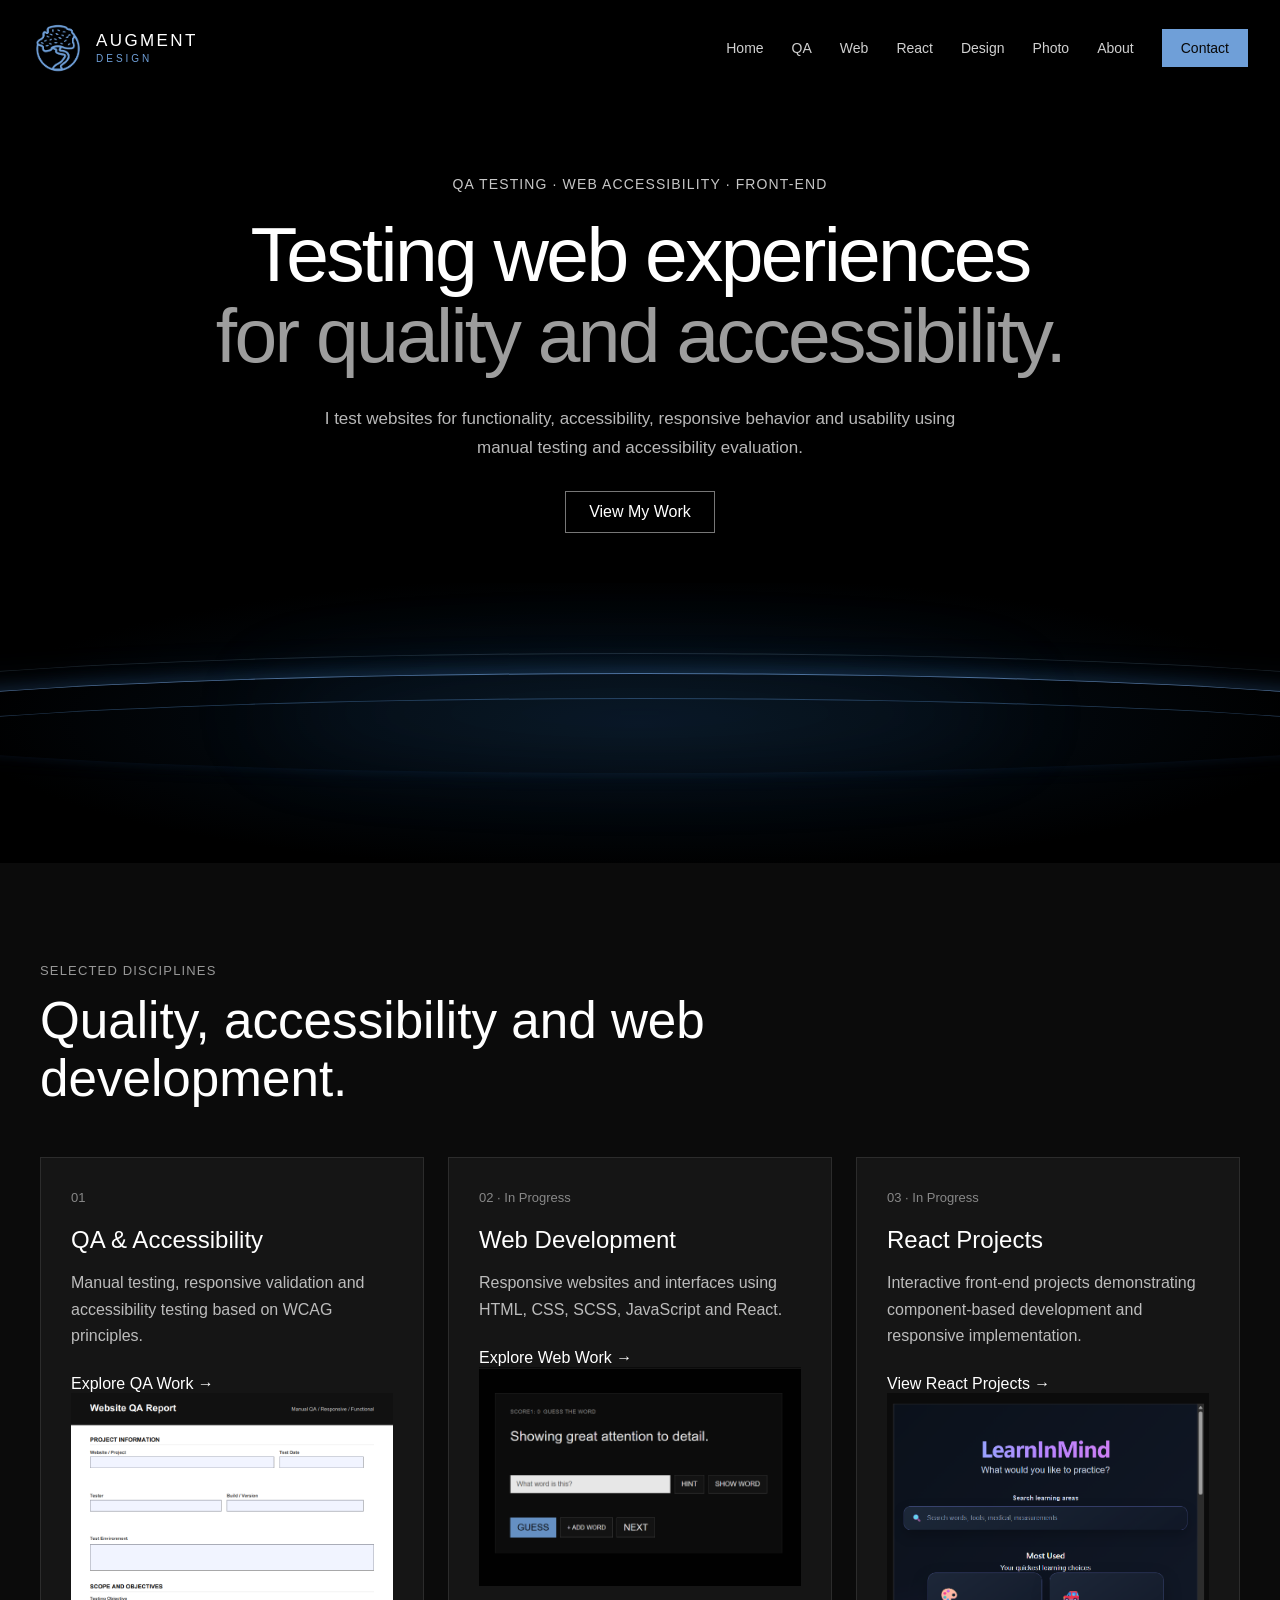
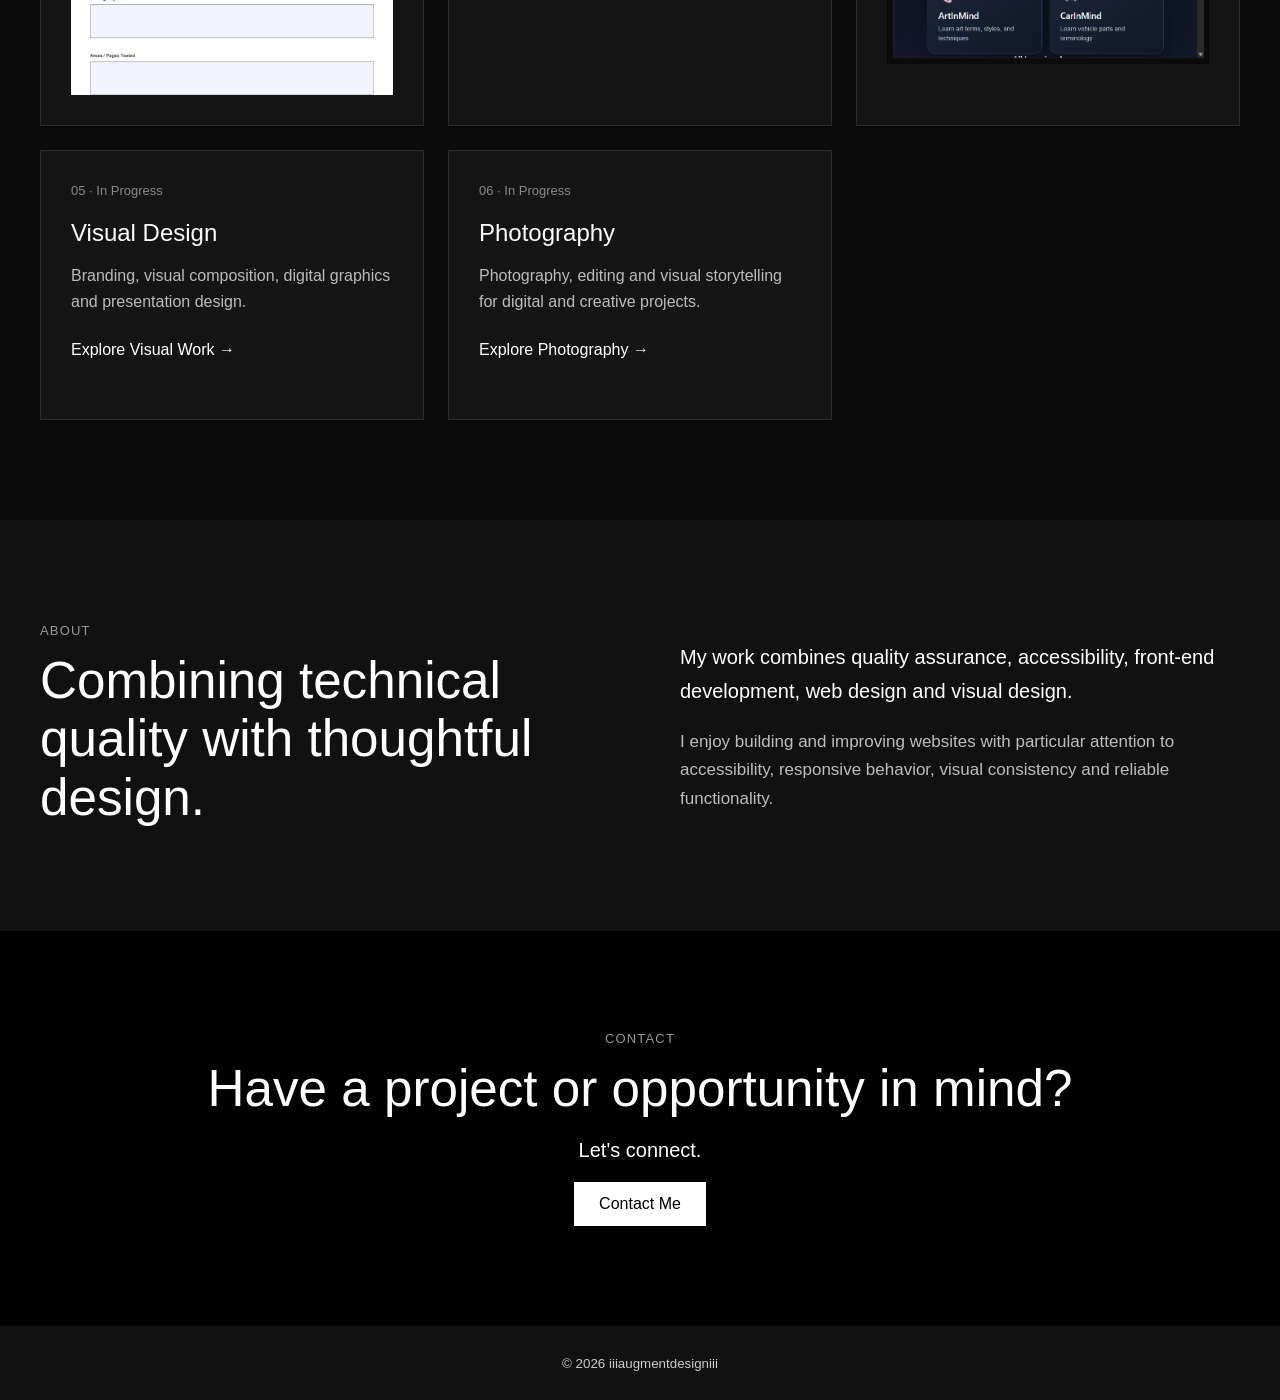
==== commit 851b575c: "test" ====
--- a/index.html
+++ b/index.html
@@ -115,7 +115,7 @@
             <a href="/web/">
               Explore Web Work →
             </a>
-            <br>
+            
             <div class="work-preview">
             <img src="/images/web/word-game/WebDevelopment.png" alt="Preview of QA and accessibility testing work">
             </div>
@@ -139,6 +139,10 @@
             <a href="/react/">
               View React Projects →
             </a>
+
+            <div class="work-preview">
+            <img src="/images/react/ReactDevelopment.png" alt="Preview of QA and accessibility testing work">
+            </div>
 
           </article>
 
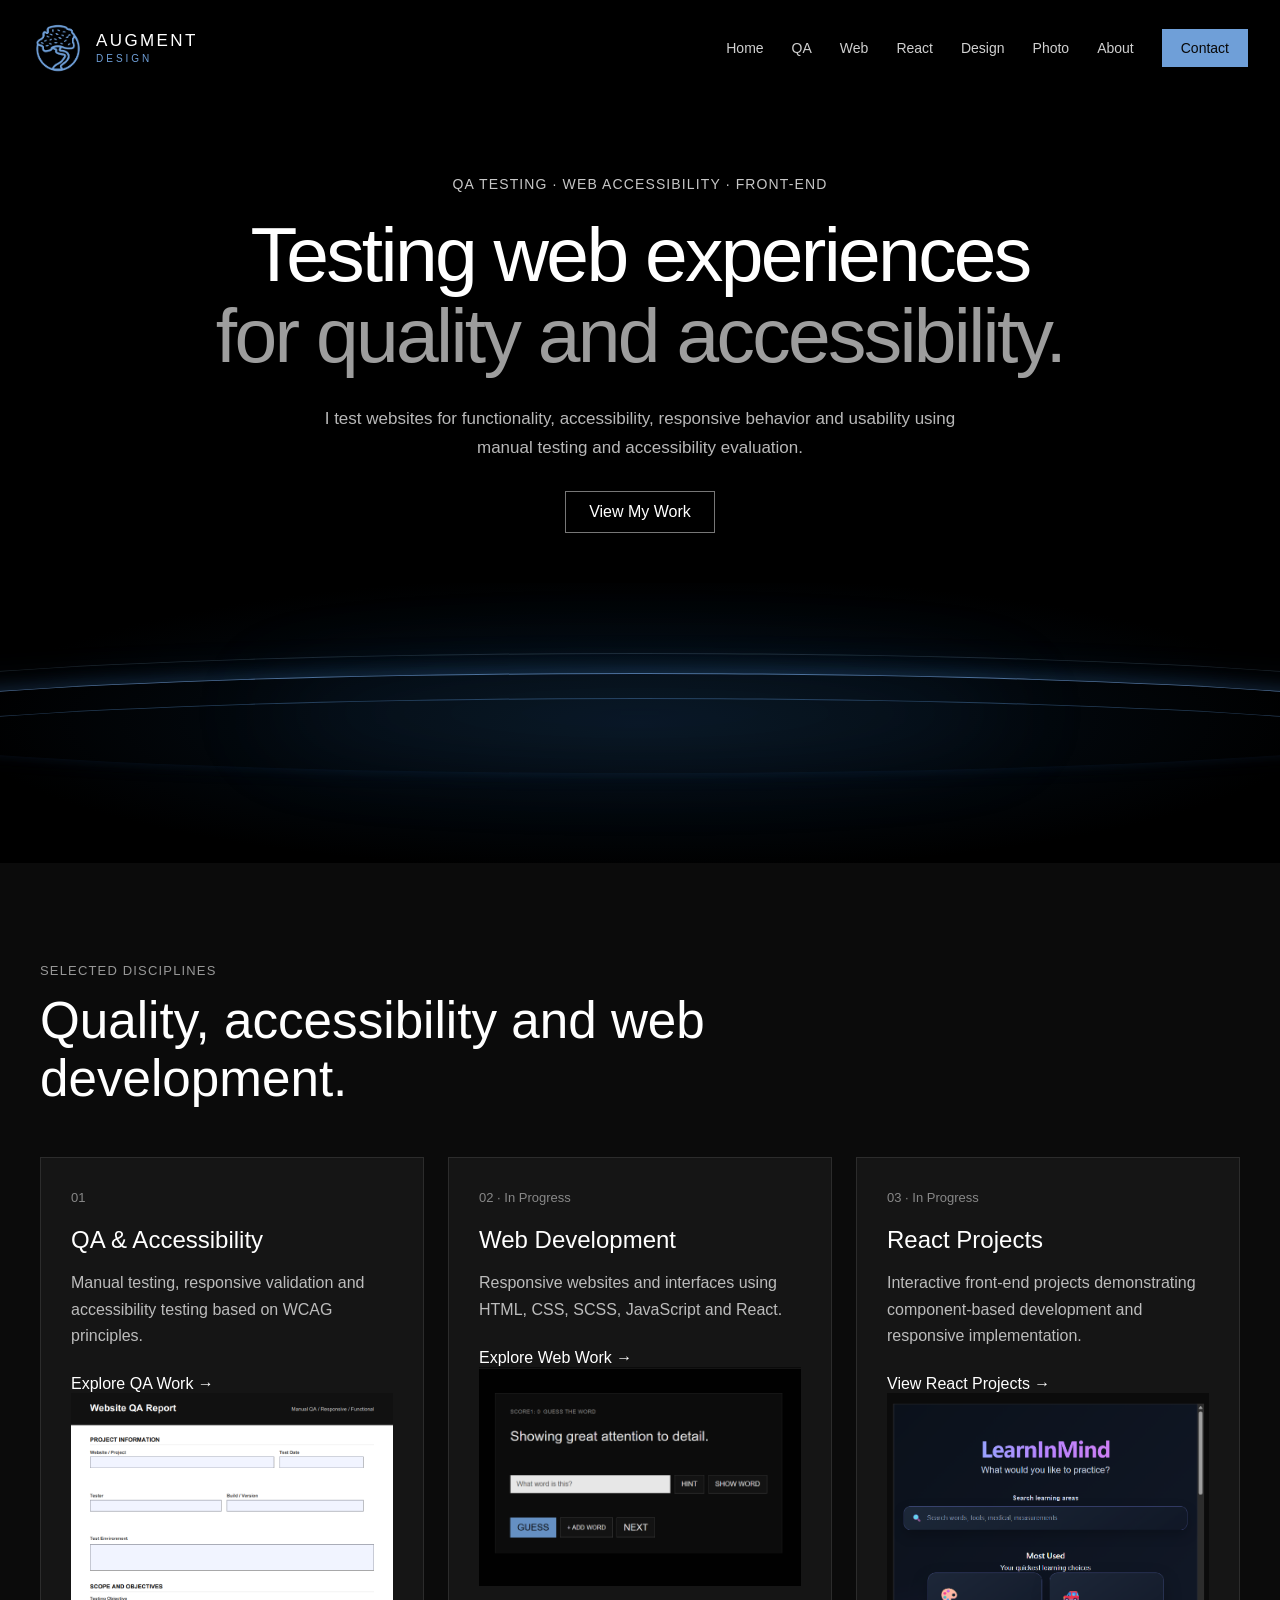
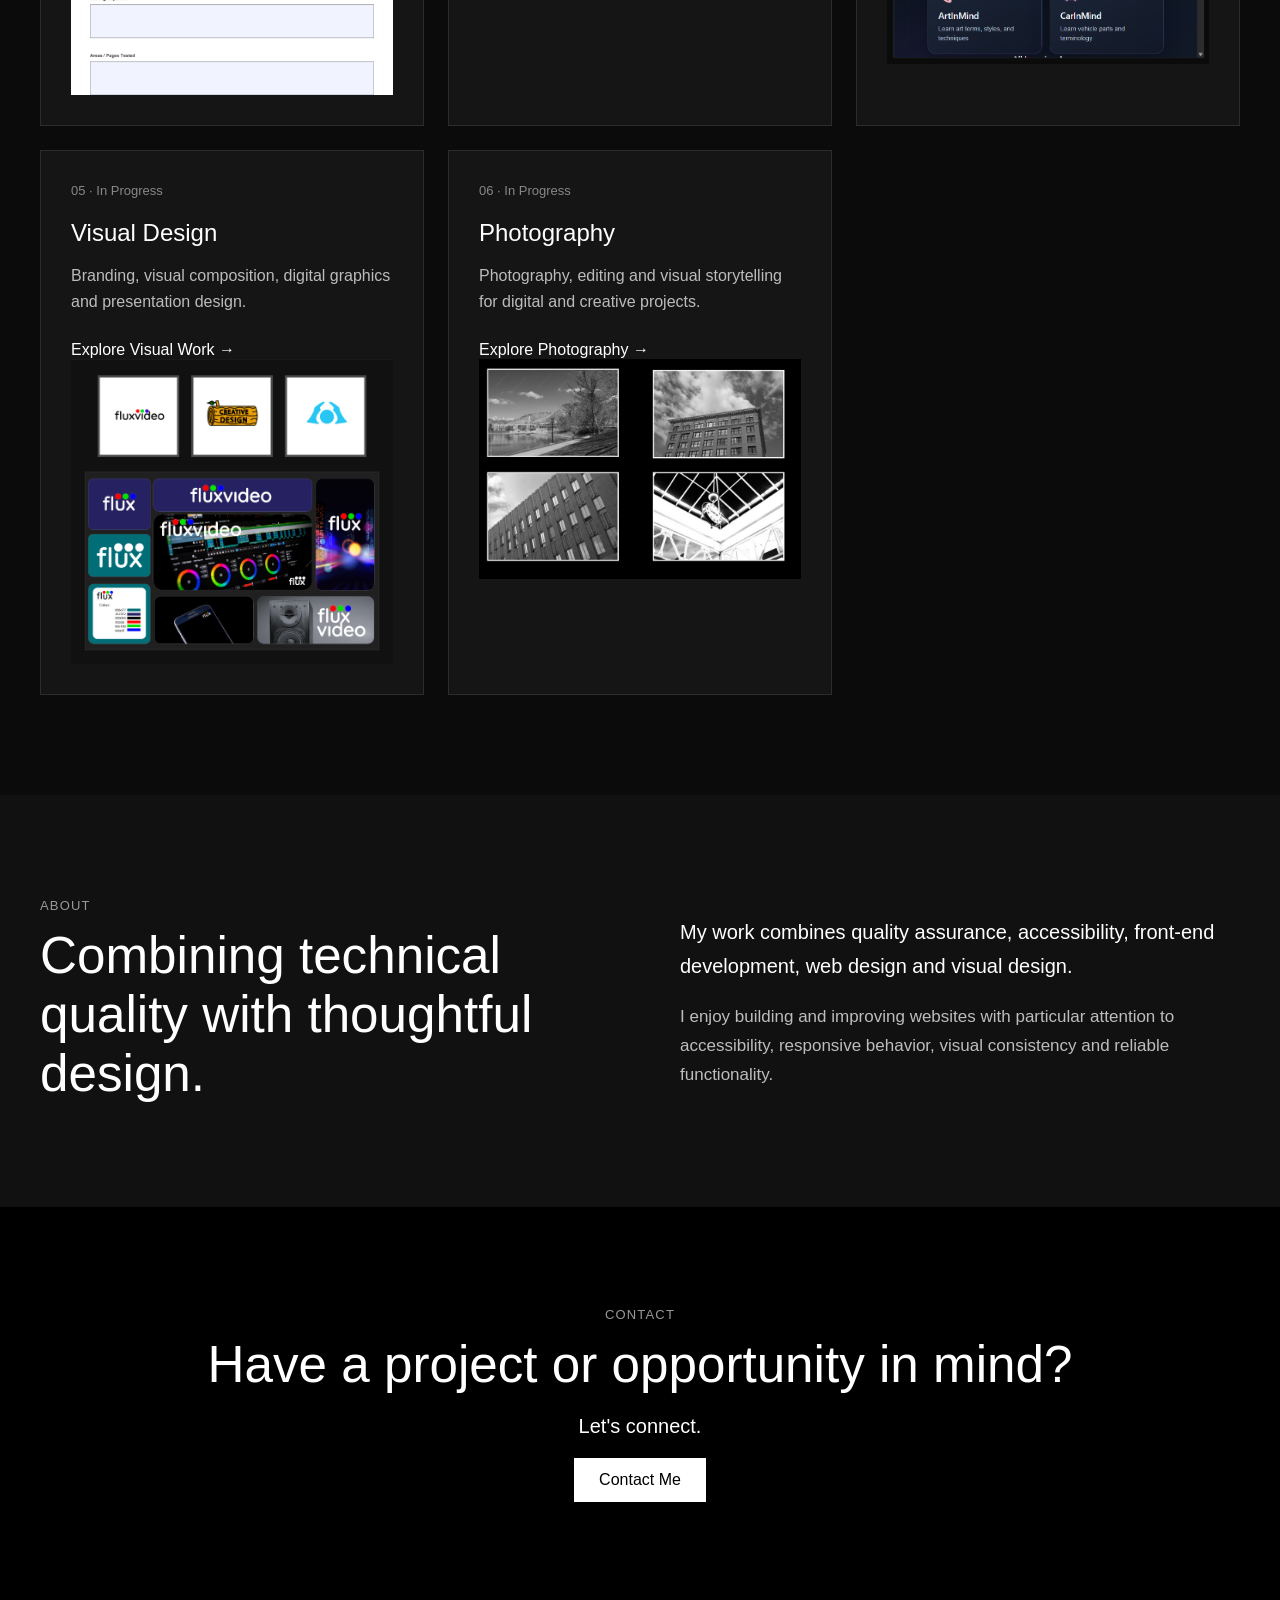
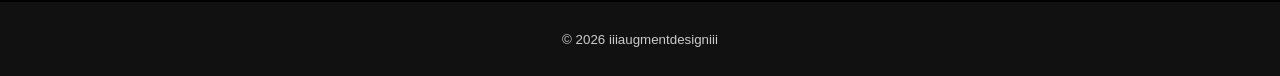
==== commit 69f0ec76: "test" ====
--- a/index.html
+++ b/index.html
@@ -164,6 +164,9 @@
               Explore Visual Work →
             </a>
 
+            <div class="work-preview">
+            <img src="/images/design/VisualDesign.png" alt="Preview of QA and accessibility testing work">
+            </div>
           </article>
 
 
@@ -184,6 +187,9 @@
               Explore Photography →
             </a>
 
+            <div class="work-preview">
+            <img src="/images/photos/Photography.png" alt="Preview of QA and accessibility testing work">
+            </div>
           </article>
 
         </div>
